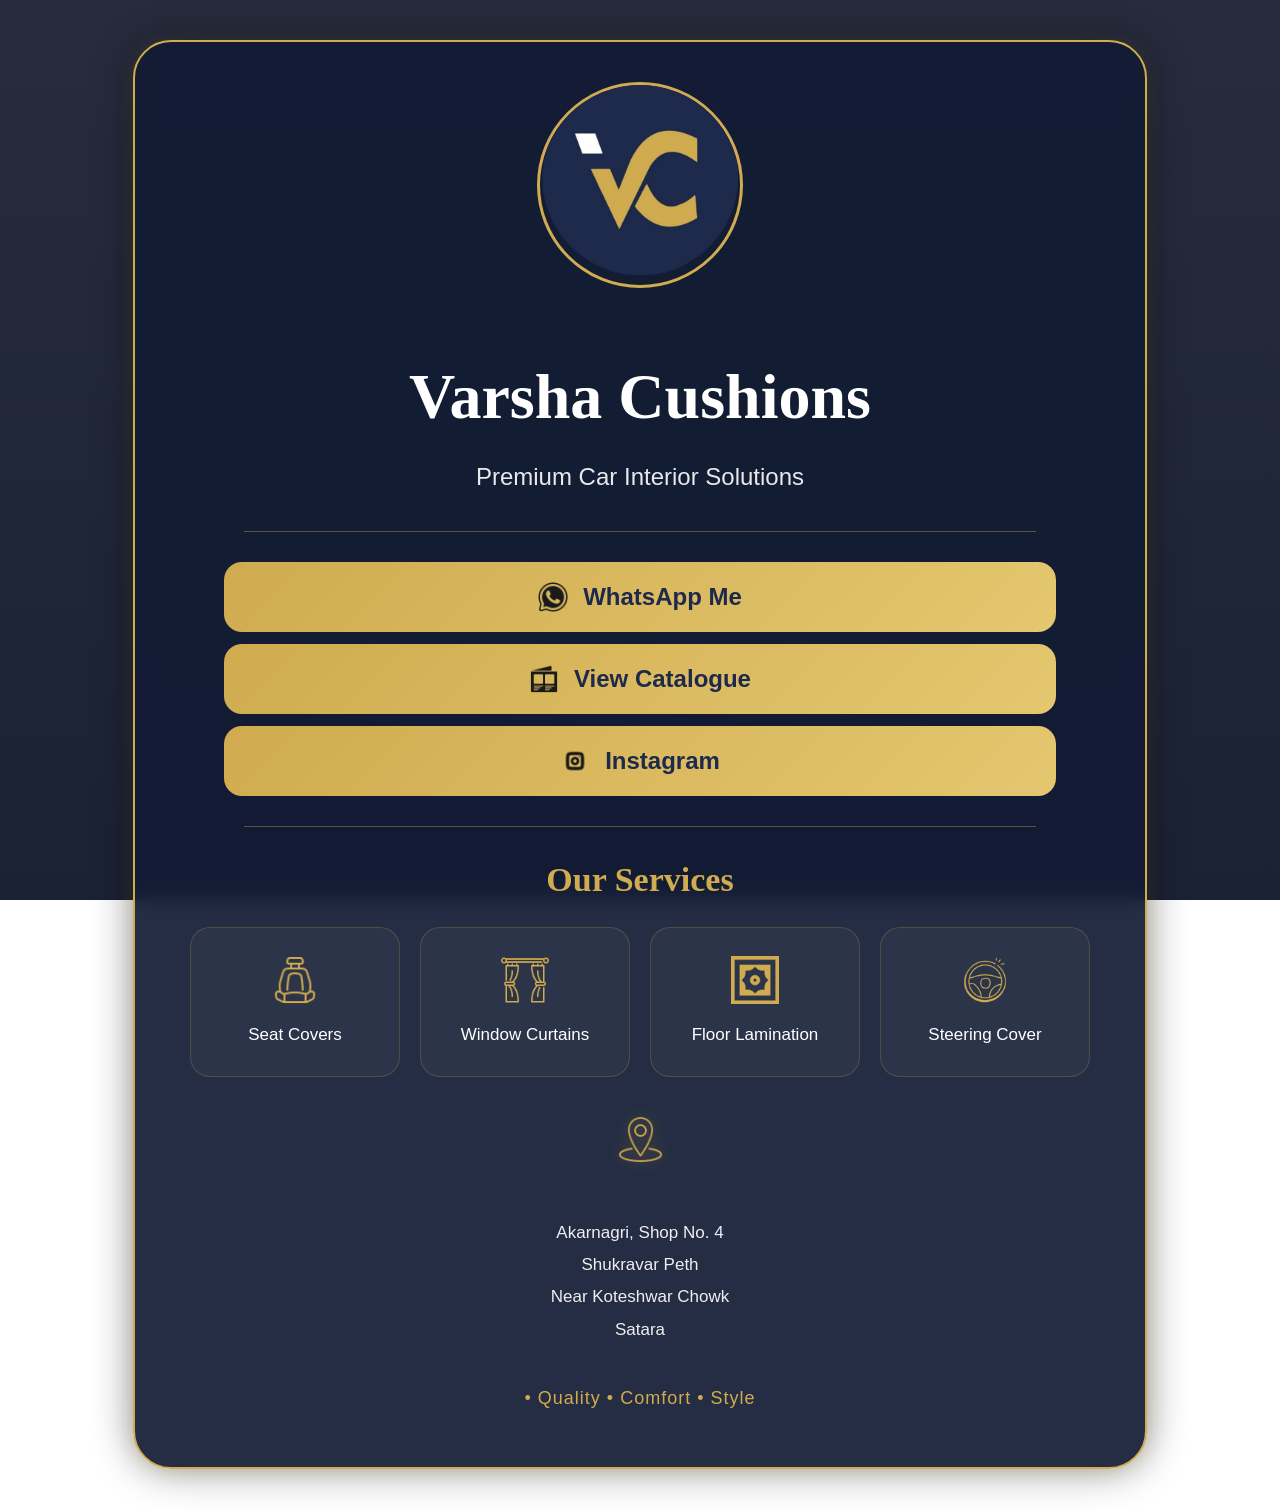
==== index.html @ e7f8340b "Converted Flask site to static website" ====
<!DOCTYPE html>
<html lang="en">
<head>
    <meta charset="UTF-8">
    <meta name="viewport" content="width=device-width, initial-scale=1.0">
    <title>Varsha Cushions</title>

    <link rel="stylesheet" href="style.css">
</head>

<body>

<div class="card">

    <img
        src="images/logo.png"
        class="profile"
    >

    <h1>Varsha Cushions</h1>

    <p class="subtitle">
        Premium Car Interior Solutions
    </p>

    <div class="divider"></div>

    <a class="btn"
       href="https://wa.me/919766222351?text=Hi%20I%20am%20your%20new%20customer"
       target="_blank"
       rel="noopener noreferrer">

        <img src="images/whatsapp.png">

        WhatsApp Me
        
    </a>

    <a class="btn"
       href="http://localhost:3000"
       target="_blank"
       rel="noopener noreferrer">

        <img src="images/catalogue.png">

        View Catalogue
    </a>


    <a class="btn"
       href="https://instagram.com/yourusername"
       target="_blank"
       rel="noopener noreferrer">

        <img src="images/instagram.png">

        Instagram
    </a>

    <div class="divider"></div>

    <div class="services">

        <h3>Our Services</h3>

        <div class="service-grid">

            <div class="service-box">

                <img src="images/seat.png">

                <p>Seat Covers</p>

            </div>

            <div class="service-box">

                <img src="images/curtain.png">

                <p>Window Curtains</p>

            </div>

            <div class="service-box">

                <img src="images/floor.png">

                <p>Floor Lamination</p>

            </div>

            <div class="service-box">

                <img src="images/steering.png">

                <p>Steering Cover</p>

            </div>

        </div>

    </div>

    <div class="address-section">


        <img
            src="images/location.png"
            class="address-icon"
        >

        <p class="address">

            Akarnagri, Shop No. 4<br>
            Shukravar Peth<br>
            Near Koteshwar Chowk<br>
            Satara

        </p>
    </div>

    <p class="footer">

        • Quality • Comfort • Style 

    </p>

</div>

</body>

</html>
---- style.css ----
body{

    margin: 0;
    padding: 40px 20px;

    font-family: 'Segoe UI', sans-serif;

    background:
    linear-gradient(
        rgba(8,15,35,0.88),
        rgba(8,15,35,0.92)
    ),

    url("../static/bg.jpeg");

    background-size: cover;
    background-position: center;
    background-repeat: no-repeat;
    background-attachment: fixed;

    display: flex;
    justify-content: center;
    align-items: center;

    min-height: 100vh;
}

.card{

    width: 900px;

    max-width: 95%;

    background: rgba(18,28,52,0.92);

    border: 2px solid #d0ab4f;

    border-radius: 38px;

    padding: 40px 55px;

    text-align: center;

    backdrop-filter: blur(10px);

    box-shadow:
        0 0 40px rgba(0,0,0,0.45),
        0 0 18px rgba(208,171,79,0.18);

    transition: 0.3s;
}

.profile{

    width: 200px;
    height: 200px;

    border-radius: 50%;

    border: 3px solid #d0ab4f;

    margin-bottom: 25px;

    object-fit: cover;
}

h1{

    color: white;

    font-size: clamp(42px, 5vw, 68px);

    margin-bottom: 12px;

    font-family: Georgia, serif;
}

.subtitle{

    color: white;

    font-size: clamp(18px, 2vw, 24px);

    line-height: 1.6;

    opacity: 0.9;

    margin-bottom: 35px;
}

.divider{

    width: 88%;

    height: 1px;

    background: rgba(208,171,79,0.4);

    margin: 30px auto;
}

.btn{

    display: flex;

    align-items: center;

    justify-content: center;

    gap: 15px;

    text-decoration: none;

    background: linear-gradient(
        135deg,
        #d0ab4f,
        #e4c76f
    );

    color: #1d2a4b;

    padding: 20px;

    border-radius: 18px;

    margin: 12px auto;

    width: 88%;

    font-size: 24px;

    font-weight: 600;

    transition: 0.3s;
}

.btn:hover{

    transform: translateY(-4px);

    box-shadow:
        0 8px 20px rgba(208,171,79,0.3);
}

.btn img{

    width: 30px;
    height: 30px;
}

.services{

    margin-top: 30px;
}

.services h3{

    color: #d0ab4f;

    font-size: 34px;

    margin-bottom: 28px;

    font-family: Georgia, serif;
}

.service-grid{

    display: grid;

    grid-template-columns: repeat(4,1fr);

    gap: 20px;
}

.service-box{

    border: 1px solid rgba(208,171,79,0.22);

    border-radius: 20px;

    padding: 28px 18px;

    background: rgba(255,255,255,0.03);

    transition: 0.3s;
}

.service-box:hover{

    transform: translateY(-5px);

    background: rgba(208,171,79,0.08);
}

.service-box img{

    width: 48px;

    margin-bottom: 14px;
}

.service-box p{

    color: white;

    margin: 0;

    font-size: 17px;

    line-height: 1.5;
}

.address{

    margin-top: 40px;

    color: white;

    line-height: 1.9;

    font-size: 17px;

    opacity: 0.92;
}

.footer{

    color: #d0ab4f;

    margin-top: 25px;

    font-size: 18px;

    letter-spacing: 1px;
}

@media(max-width:768px){

    body{

        padding: 20px 10px;
    }

    .card{

        width: 95%;

        padding: 35px 22px;
    }

    .profile{

        width: 130px;
        height: 130px;
    }

    h1{

        font-size: 42px;
    }

    .btn{

        width: 100%;

        font-size: 18px;

        padding: 16px;
    }

    .service-grid{

        grid-template-columns: 1fr;
    }

    .services h3{

        font-size: 28px;
    }
}

.address-section{

    margin-top: 40px;

    display: flex;

    flex-direction: column;

    align-items: center;

    justify-content: center;
}

.address-icon{

    width: 45px;

    margin-bottom: 15px;

    opacity: 0.95;

    filter: drop-shadow(0 0 8px rgba(208,171,79,0.45));
}
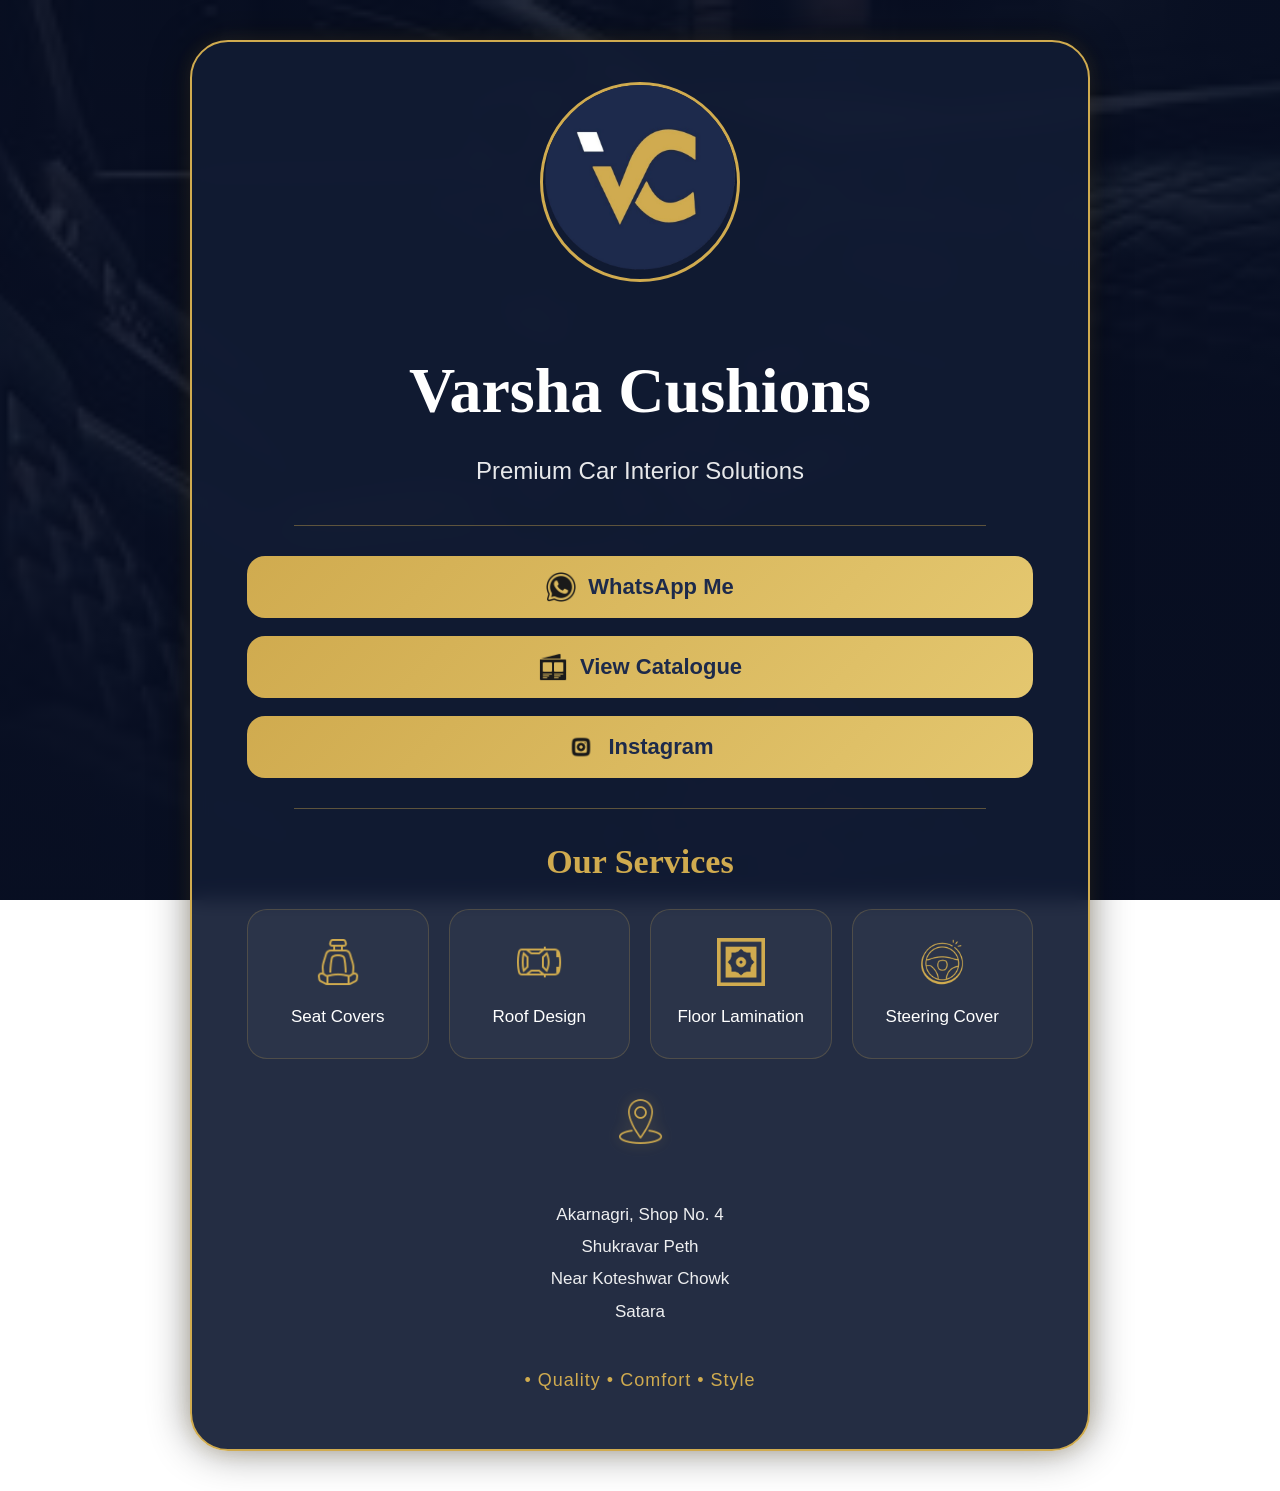
==== commit c9deaf77: "Updating inst link" ====
--- a/index.html
+++ b/index.html
@@ -37,7 +37,7 @@
     </a>
 
     <a class="btn"
-       href="http://localhost:3000"
+       href="https://car-catalogue.vercel.app/"
        target="_blank"
        rel="noopener noreferrer">
 
@@ -48,7 +48,7 @@
 
 
     <a class="btn"
-       href="https://instagram.com/yourusername"
+       href="https://www.instagram.com/varsha_cushion_satara?utm_source=qr&igsh=YzU3enB3dXMxbWNx"
        target="_blank"
        rel="noopener noreferrer">
 
@@ -75,9 +75,9 @@
 
             <div class="service-box">
 
-                <img src="images/curtain.png">
+                <img src="images/Roof design.png">
 
-                <p>Window Curtains</p>
+                <p>Roof Design</p>
 
             </div>
 
@@ -129,4 +129,4 @@
 
 </body>
 
-</html>+</html>
--- a/style.css
+++ b/style.css
@@ -1,3 +1,7 @@
+* {
+    box-sizing: border-box;
+}
+
 body{
 
     margin: 0;
@@ -11,7 +15,7 @@
         rgba(8,15,35,0.92)
     ),
 
-    url("../static/bg.jpeg");
+    url("../images/bg.jpeg");
 
     background-size: cover;
     background-position: center;
@@ -27,7 +31,7 @@
 
 .card{
 
-    width: 900px;
+    width: min(900px, 100%);
 
     max-width: 95%;
 
@@ -107,7 +111,7 @@
 
     justify-content: center;
 
-    gap: 15px;
+    gap: 12px;
 
     text-decoration: none;
 
@@ -119,15 +123,19 @@
 
     color: #1d2a4b;
 
-    padding: 20px;
+    padding: 16px 20px;
 
     border-radius: 18px;
 
-    margin: 12px auto;
-
-    width: 88%;
-
-    font-size: 24px;
+    margin: 18px auto;
+
+    width: 100%;
+
+    max-width: 100%;
+
+    box-sizing: border-box;
+
+    font-size: 22px;
 
     font-weight: 600;
 
@@ -266,7 +274,7 @@
 
         font-size: 18px;
 
-        padding: 16px;
+        padding: 15px 16px;
     }
 
     .service-grid{
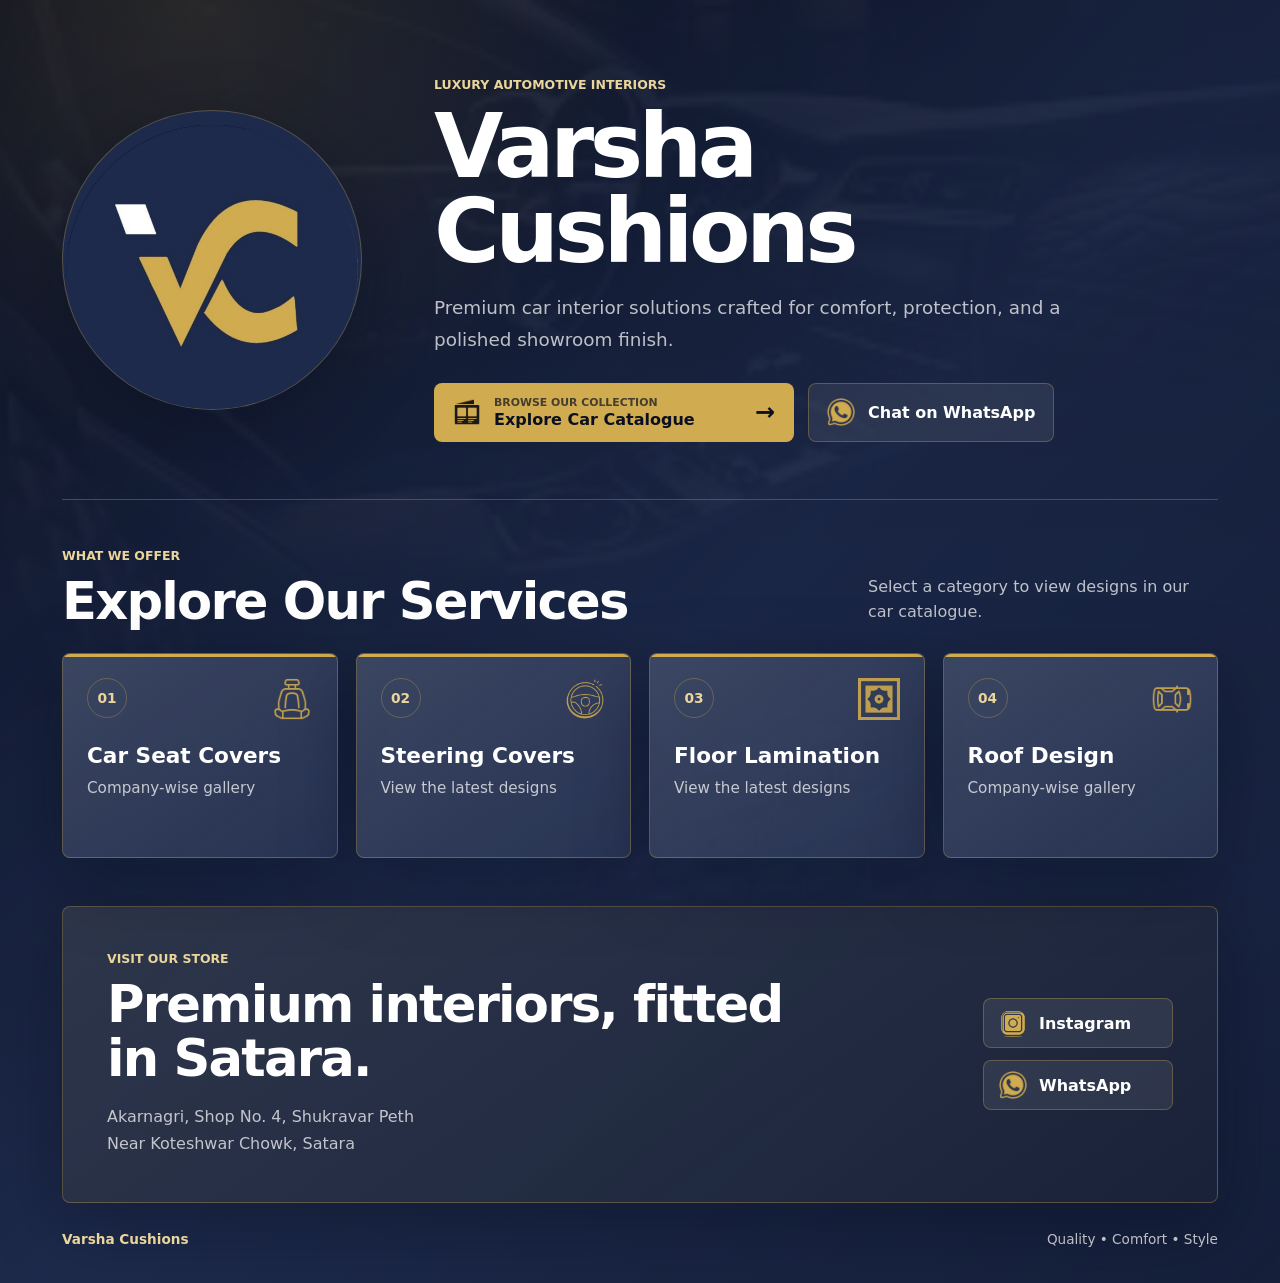
==== commit 50d6e9bf: "Updated styles to match the catalogue, with directing when clicked on service btns" ====
--- a/index.html
+++ b/index.html
@@ -3,130 +3,155 @@
 <head>
     <meta charset="UTF-8">
     <meta name="viewport" content="width=device-width, initial-scale=1.0">
-    <title>Varsha Cushions</title>
-
+    <meta name="description" content="Varsha Cushions - premium car interior accessories, seat covers, floor lamination, steering covers, and roof designs in Satara.">
+    <title>Varsha Cushions | Premium Car Interiors</title>
     <link rel="stylesheet" href="style.css">
 </head>
 
 <body>
+    <main class="page-shell">
+        <section class="hero">
+            <div class="brand-lockup">
+                <img
+                    src="images/logo.png"
+                    class="brand-logo"
+                    alt="Varsha Cushions logo"
+                >
 
-<div class="card">
+                <div class="hero-copy">
+                    <p class="eyebrow">Luxury automotive interiors</p>
+                    <h1>Varsha Cushions</h1>
+                    <p class="hero-description">
+                        Premium car interior solutions crafted for comfort,
+                        protection, and a polished showroom finish.
+                    </p>
 
-    <img
-        src="images/logo.png"
-        class="profile"
-    >
+                    <div class="hero-actions">
+                        <a
+                            class="action-button action-primary"
+                            href="https://car-catalogue.vercel.app/"
+                            target="_blank"
+                            rel="noopener noreferrer"
+                        >
+                            <img src="images/catalogue.png" alt="">
+                            <span>
+                                <small>Browse our collection</small>
+                                Explore Car Catalogue
+                            </span>
+                            <span class="arrow" aria-hidden="true">&rarr;</span>
+                        </a>
 
-    <h1>Varsha Cushions</h1>
+                        <a
+                            class="action-button action-secondary"
+                            href="https://wa.me/919766222351?text=Hi%20I%20am%20your%20new%20customer"
+                            target="_blank"
+                            rel="noopener noreferrer"
+                        >
+                            <img src="images/whatsapp.png" alt="">
+                            <span>Chat on WhatsApp</span>
+                        </a>
+                    </div>
+                </div>
+            </div>
+        </section>
 
-    <p class="subtitle">
-        Premium Car Interior Solutions
-    </p>
-
-    <div class="divider"></div>
-
-    <a class="btn"
-       href="https://wa.me/919766222351?text=Hi%20I%20am%20your%20new%20customer"
-       target="_blank"
-       rel="noopener noreferrer">
-
-        <img src="images/whatsapp.png">
-
-        WhatsApp Me
-        
-    </a>
-
-    <a class="btn"
-       href="https://car-catalogue.vercel.app/"
-       target="_blank"
-       rel="noopener noreferrer">
-
-        <img src="images/catalogue.png">
-
-        View Catalogue
-    </a>
-
-
-    <a class="btn"
-       href="https://www.instagram.com/varsha_cushion_satara?utm_source=qr&igsh=YzU3enB3dXMxbWNx"
-       target="_blank"
-       rel="noopener noreferrer">
-
-        <img src="images/instagram.png">
-
-        Instagram
-    </a>
-
-    <div class="divider"></div>
-
-    <div class="services">
-
-        <h3>Our Services</h3>
-
-        <div class="service-grid">
-
-            <div class="service-box">
-
-                <img src="images/seat.png">
-
-                <p>Seat Covers</p>
-
+        <section class="services" aria-labelledby="services-title">
+            <div class="section-heading">
+                <div>
+                    <p class="eyebrow">What we offer</p>
+                    <h2 id="services-title">Explore Our Services</h2>
+                </div>
+                <p>Select a category to view designs in our car catalogue.</p>
             </div>
 
-            <div class="service-box">
+            <div class="service-grid">
+                <a
+                    class="service-card"
+                    href="https://car-catalogue.vercel.app/seat-covers"
+                    target="_blank"
+                    rel="noopener noreferrer"
+                >
+                    <span class="service-number">01</span>
+                    <img src="images/seat.png" alt="">
+                    <h3>Car Seat Covers</h3>
+                    <p>Company-wise gallery</p>
+                </a>
 
-                <img src="images/Roof design.png">
+                <a
+                    class="service-card"
+                    href="https://car-catalogue.vercel.app/steering-covers"
+                    target="_blank"
+                    rel="noopener noreferrer"
+                >
+                    <span class="service-number">02</span>
+                    <img src="images/steering.png" alt="">
+                    <h3>Steering Covers</h3>
+                    <p>View the latest designs</p>
+                </a>
 
-                <p>Roof Design</p>
+                <a
+                    class="service-card"
+                    href="https://car-catalogue.vercel.app/floor-lamination"
+                    target="_blank"
+                    rel="noopener noreferrer"
+                >
+                    <span class="service-number">03</span>
+                    <img src="images/floor.png" alt="">
+                    <h3>Floor Lamination</h3>
+                    <p>View the latest designs</p>
+                </a>
 
+                <a
+                    class="service-card"
+                    href="https://car-catalogue.vercel.app/roof-design"
+                    target="_blank"
+                    rel="noopener noreferrer"
+                >
+                    <span class="service-number">04</span>
+                    <img src="images/Roof design.png" alt="">
+                    <h3>Roof Design</h3>
+                    <p>Company-wise gallery</p>
+                </a>
+            </div>
+        </section>
+
+        <section class="contact-panel" aria-labelledby="visit-title">
+            <div class="contact-copy">
+                <p class="eyebrow">Visit our store</p>
+                <h2 id="visit-title">Premium interiors, fitted in Satara.</h2>
+                <p>
+                    Akarnagri, Shop No. 4, Shukravar Peth<br>
+                    Near Koteshwar Chowk, Satara
+                </p>
             </div>
 
-            <div class="service-box">
+            <div class="contact-actions">
+                <a
+                    class="contact-link"
+                    href="https://www.instagram.com/varsha_cushion_satara?utm_source=qr&igsh=YzU3enB3dXMxbWNx"
+                    target="_blank"
+                    rel="noopener noreferrer"
+                >
+                    <img src="images/instagram.png" alt="">
+                    Instagram
+                </a>
 
-                <img src="images/floor.png">
+                <a
+                    class="contact-link"
+                    href="https://wa.me/919766222351?text=Hi%20I%20am%20your%20new%20customer"
+                    target="_blank"
+                    rel="noopener noreferrer"
+                >
+                    <img src="images/whatsapp.png" alt="">
+                    WhatsApp
+                </a>
+            </div>
+        </section>
 
-                <p>Floor Lamination</p>
-
-            </div>
-
-            <div class="service-box">
-
-                <img src="images/steering.png">
-
-                <p>Steering Cover</p>
-
-            </div>
-
-        </div>
-
-    </div>
-
-    <div class="address-section">
-
-
-        <img
-            src="images/location.png"
-            class="address-icon"
-        >
-
-        <p class="address">
-
-            Akarnagri, Shop No. 4<br>
-            Shukravar Peth<br>
-            Near Koteshwar Chowk<br>
-            Satara
-
-        </p>
-    </div>
-
-    <p class="footer">
-
-        • Quality • Comfort • Style 
-
-    </p>
-
-</div>
-
+        <footer>
+            <span>Varsha Cushions</span>
+            <span>Quality &bull; Comfort &bull; Style</span>
+        </footer>
+    </main>
 </body>
-
 </html>
--- a/style.css
+++ b/style.css
@@ -1,313 +1,416 @@
+:root {
+    --gold: #d0ab4f;
+    --gold-soft: #ead59a;
+    --white: #ffffff;
+    --navy: #1d2a4b;
+    --navy-deep: #10182f;
+    --navy-ink: #0b1020;
+    --surface: rgba(255, 255, 255, 0.08);
+    --surface-strong: rgba(255, 255, 255, 0.14);
+    --line: rgba(208, 171, 79, 0.32);
+    --muted: rgba(255, 255, 255, 0.72);
+    --shadow: 0 22px 70px rgba(4, 9, 24, 0.34);
+}
+
 * {
     box-sizing: border-box;
 }
 
-body{
-
+html {
+    scroll-behavior: smooth;
+}
+
+body {
+    min-height: 100vh;
     margin: 0;
-    padding: 40px 20px;
-
-    font-family: 'Segoe UI', sans-serif;
-
+    color: var(--white);
     background:
-    linear-gradient(
-        rgba(8,15,35,0.88),
-        rgba(8,15,35,0.92)
-    ),
-
-    url("../images/bg.jpeg");
-
-    background-size: cover;
-    background-position: center;
-    background-repeat: no-repeat;
-    background-attachment: fixed;
-
+        radial-gradient(circle at 15% 0%, rgba(208, 171, 79, 0.2), transparent 28rem),
+        linear-gradient(135deg, var(--navy-ink), var(--navy) 52%, #151f3a);
+    font-family: ui-sans-serif, system-ui, -apple-system, BlinkMacSystemFont, "Segoe UI", sans-serif;
+}
+
+body::before {
+    position: fixed;
+    z-index: -1;
+    inset: 0;
+    content: "";
+    background:
+        linear-gradient(rgba(11, 16, 32, 0.82), rgba(29, 42, 75, 0.9)),
+        url("images/bg.jpeg") center / cover no-repeat;
+    opacity: 0.28;
+}
+
+a {
+    color: inherit;
+    text-decoration: none;
+}
+
+a:focus-visible {
+    outline: 3px solid var(--gold-soft);
+    outline-offset: 4px;
+}
+
+.page-shell {
+    width: min(1220px, 100%);
+    min-height: 100vh;
+    margin: 0 auto;
+    padding: 32px;
+}
+
+.hero {
+    display: grid;
+    min-height: 52vh;
+    align-items: center;
+    padding: 30px 0 42px;
+    border-bottom: 1px solid var(--line);
+}
+
+.brand-lockup {
+    display: grid;
+    grid-template-columns: minmax(190px, 300px) minmax(0, 1fr);
+    gap: clamp(32px, 6vw, 72px);
+    align-items: center;
+}
+
+.brand-logo {
+    width: min(100%, 300px);
+    aspect-ratio: 1;
+    object-fit: cover;
+    object-position: center 21%;
+    border: 1px solid var(--line);
+    border-radius: 50%;
+    background: var(--navy);
+    box-shadow: var(--shadow);
+}
+
+.hero-copy {
+    max-width: 760px;
+}
+
+.eyebrow {
+    margin: 0 0 12px;
+    color: var(--gold-soft);
+    font-size: 0.78rem;
+    font-weight: 800;
+    text-transform: uppercase;
+}
+
+h1,
+h2,
+h3,
+p {
+    margin-top: 0;
+}
+
+h1 {
+    margin-bottom: 18px;
+    font-size: clamp(3rem, 7vw, 5.6rem);
+    font-weight: 900;
+    line-height: 0.95;
+    letter-spacing: -0.05em;
+}
+
+.hero-description {
+    max-width: 650px;
+    margin-bottom: 28px;
+    color: var(--muted);
+    font-size: clamp(1rem, 2vw, 1.15rem);
+    line-height: 1.7;
+}
+
+.hero-actions {
     display: flex;
+    flex-wrap: wrap;
+    gap: 14px;
+}
+
+.action-button {
+    display: inline-flex;
+    min-height: 58px;
+    align-items: center;
+    gap: 13px;
+    border: 1px solid var(--line);
+    border-radius: 8px;
+    padding: 12px 18px;
+    font-weight: 800;
+    transition: transform 0.2s, border-color 0.2s, background 0.2s;
+}
+
+.action-button:hover,
+.contact-link:hover {
+    transform: translateY(-3px);
+}
+
+.action-button img,
+.contact-link img {
+    width: 28px;
+    height: 28px;
+    object-fit: contain;
+}
+
+.action-primary {
+    min-width: min(100%, 360px);
+    color: var(--navy-ink);
+    border-color: rgba(208, 171, 79, 0.8);
+    background: var(--gold);
+}
+
+.action-primary:hover {
+    background: var(--gold-soft);
+}
+
+.action-primary span:not(.arrow) {
+    display: grid;
+    gap: 1px;
+}
+
+.action-primary small {
+    font-size: 0.68rem;
+    font-weight: 700;
+    opacity: 0.7;
+    text-transform: uppercase;
+}
+
+.arrow {
+    margin-left: auto;
+    font-size: 1.5rem;
+}
+
+.action-secondary {
+    background: var(--surface);
+}
+
+.action-secondary:hover,
+.contact-link:hover {
+    border-color: rgba(208, 171, 79, 0.7);
+    background: var(--surface-strong);
+}
+
+.services {
+    padding: 48px 0;
+}
+
+.section-heading {
+    display: flex;
+    justify-content: space-between;
+    gap: 28px;
+    align-items: end;
+    margin-bottom: 24px;
+}
+
+.section-heading h2,
+.contact-panel h2 {
+    margin-bottom: 0;
+    font-size: clamp(2rem, 4vw, 3.5rem);
+    font-weight: 900;
+    line-height: 1.05;
+    letter-spacing: -0.035em;
+}
+
+.section-heading > p {
+    max-width: 350px;
+    margin-bottom: 4px;
+    color: var(--muted);
+    line-height: 1.6;
+}
+
+.service-grid {
+    display: grid;
+    grid-template-columns: repeat(4, minmax(0, 1fr));
+    gap: 18px;
+}
+
+.service-card {
+    position: relative;
+    display: block;
+    min-height: 205px;
+    overflow: hidden;
+    border: 1px solid var(--line);
+    border-radius: 8px;
+    padding: 24px;
+    background:
+        linear-gradient(145deg, rgba(255, 255, 255, 0.14), rgba(255, 255, 255, 0.05)),
+        rgba(29, 42, 75, 0.78);
+    box-shadow: var(--shadow);
+    transition: transform 0.2s, border-color 0.2s, background 0.2s;
+}
+
+.service-card::before {
+    position: absolute;
+    inset: 0;
+    border-top: 3px solid var(--gold);
+    content: "";
+    pointer-events: none;
+}
+
+.service-card:hover {
+    transform: translateY(-4px);
+    border-color: rgba(208, 171, 79, 0.72);
+    background:
+        linear-gradient(145deg, rgba(208, 171, 79, 0.18), rgba(255, 255, 255, 0.07)),
+        rgba(29, 42, 75, 0.9);
+}
+
+.service-number {
+    display: inline-flex;
+    width: 40px;
+    height: 40px;
+    align-items: center;
     justify-content: center;
-    align-items: center;
-
-    min-height: 100vh;
-}
-
-.card{
-
-    width: min(900px, 100%);
-
-    max-width: 95%;
-
-    background: rgba(18,28,52,0.92);
-
-    border: 2px solid #d0ab4f;
-
-    border-radius: 38px;
-
-    padding: 40px 55px;
-
-    text-align: center;
-
-    backdrop-filter: blur(10px);
-
-    box-shadow:
-        0 0 40px rgba(0,0,0,0.45),
-        0 0 18px rgba(208,171,79,0.18);
-
-    transition: 0.3s;
-}
-
-.profile{
-
-    width: 200px;
-    height: 200px;
-
+    margin-bottom: 25px;
+    border: 1px solid var(--line);
     border-radius: 50%;
-
-    border: 3px solid #d0ab4f;
-
-    margin-bottom: 25px;
-
-    object-fit: cover;
-}
-
-h1{
-
-    color: white;
-
-    font-size: clamp(42px, 5vw, 68px);
-
-    margin-bottom: 12px;
-
-    font-family: Georgia, serif;
-}
-
-.subtitle{
-
-    color: white;
-
-    font-size: clamp(18px, 2vw, 24px);
-
-    line-height: 1.6;
-
+    color: var(--gold-soft);
+    font-size: 0.86rem;
+    font-weight: 800;
+}
+
+.service-card img {
+    position: absolute;
+    top: 24px;
+    right: 24px;
+    width: 42px;
+    height: 42px;
+    object-fit: contain;
     opacity: 0.9;
-
-    margin-bottom: 35px;
-}
-
-.divider{
-
-    width: 88%;
-
-    height: 1px;
-
-    background: rgba(208,171,79,0.4);
-
-    margin: 30px auto;
-}
-
-.btn{
-
+}
+
+.service-card h3 {
+    margin-bottom: 10px;
+    font-size: 1.35rem;
+    font-weight: 800;
+    line-height: 1.2;
+}
+
+.service-card p {
+    margin-bottom: 0;
+    color: var(--muted);
+    font-size: 0.95rem;
+}
+
+.contact-panel {
     display: flex;
-
-    align-items: center;
-
-    justify-content: center;
-
+    justify-content: space-between;
+    gap: 36px;
+    align-items: center;
+    border: 1px solid var(--line);
+    border-radius: 8px;
+    padding: clamp(24px, 5vw, 44px);
+    background:
+        linear-gradient(145deg, rgba(255, 255, 255, 0.12), rgba(255, 255, 255, 0.04)),
+        rgba(16, 24, 47, 0.8);
+    box-shadow: var(--shadow);
+}
+
+.contact-copy {
+    max-width: 700px;
+}
+
+.contact-copy > p:last-child {
+    margin: 18px 0 0;
+    color: var(--muted);
+    line-height: 1.7;
+}
+
+.contact-actions {
+    display: grid;
+    min-width: 190px;
     gap: 12px;
-
-    text-decoration: none;
-
-    background: linear-gradient(
-        135deg,
-        #d0ab4f,
-        #e4c76f
-    );
-
-    color: #1d2a4b;
-
-    padding: 16px 20px;
-
-    border-radius: 18px;
-
-    margin: 18px auto;
-
-    width: 100%;
-
-    max-width: 100%;
-
-    box-sizing: border-box;
-
-    font-size: 22px;
-
-    font-weight: 600;
-
-    transition: 0.3s;
-}
-
-.btn:hover{
-
-    transform: translateY(-4px);
-
-    box-shadow:
-        0 8px 20px rgba(208,171,79,0.3);
-}
-
-.btn img{
-
-    width: 30px;
-    height: 30px;
-}
-
-.services{
-
-    margin-top: 30px;
-}
-
-.services h3{
-
-    color: #d0ab4f;
-
-    font-size: 34px;
-
-    margin-bottom: 28px;
-
-    font-family: Georgia, serif;
-}
-
-.service-grid{
-
-    display: grid;
-
-    grid-template-columns: repeat(4,1fr);
-
+}
+
+.contact-link {
+    display: flex;
+    min-height: 50px;
+    align-items: center;
+    gap: 12px;
+    border: 1px solid var(--line);
+    border-radius: 8px;
+    padding: 10px 15px;
+    background: var(--surface);
+    font-weight: 800;
+    transition: transform 0.2s, border-color 0.2s, background 0.2s;
+}
+
+footer {
+    display: flex;
+    justify-content: space-between;
     gap: 20px;
-}
-
-.service-box{
-
-    border: 1px solid rgba(208,171,79,0.22);
-
-    border-radius: 20px;
-
-    padding: 28px 18px;
-
-    background: rgba(255,255,255,0.03);
-
-    transition: 0.3s;
-}
-
-.service-box:hover{
-
-    transform: translateY(-5px);
-
-    background: rgba(208,171,79,0.08);
-}
-
-.service-box img{
-
-    width: 48px;
-
-    margin-bottom: 14px;
-}
-
-.service-box p{
-
-    color: white;
-
-    margin: 0;
-
-    font-size: 17px;
-
-    line-height: 1.5;
-}
-
-.address{
-
-    margin-top: 40px;
-
-    color: white;
-
-    line-height: 1.9;
-
-    font-size: 17px;
-
-    opacity: 0.92;
-}
-
-.footer{
-
-    color: #d0ab4f;
-
-    margin-top: 25px;
-
-    font-size: 18px;
-
-    letter-spacing: 1px;
-}
-
-@media(max-width:768px){
-
-    body{
-
-        padding: 20px 10px;
-    }
-
-    .card{
-
-        width: 95%;
-
-        padding: 35px 22px;
-    }
-
-    .profile{
-
-        width: 130px;
-        height: 130px;
-    }
-
-    h1{
-
-        font-size: 42px;
-    }
-
-    .btn{
-
+    padding: 28px 0 4px;
+    color: var(--muted);
+    font-size: 0.85rem;
+}
+
+footer span:first-child {
+    color: var(--gold-soft);
+    font-weight: 800;
+}
+
+@media (max-width: 960px) {
+    .service-grid {
+        grid-template-columns: repeat(2, minmax(0, 1fr));
+    }
+}
+
+@media (max-width: 720px) {
+    .page-shell {
+        padding: 22px;
+    }
+
+    .hero {
+        min-height: auto;
+        padding: 8px 0 34px;
+    }
+
+    .brand-lockup {
+        grid-template-columns: 1fr;
+        gap: 24px;
+    }
+
+    .brand-logo {
+        justify-self: center;
+        width: min(47vw, 180px);
+    }
+
+    h1 {
+        font-size: clamp(2.8rem, 14vw, 4rem);
+    }
+
+    .action-button {
         width: 100%;
-
-        font-size: 18px;
-
-        padding: 15px 16px;
-    }
-
-    .service-grid{
-
+    }
+
+    .section-heading,
+    .contact-panel {
+        align-items: stretch;
+        flex-direction: column;
+    }
+
+    .section-heading > p {
+        max-width: none;
+    }
+
+    .service-grid {
         grid-template-columns: 1fr;
     }
 
-    .services h3{
-
-        font-size: 28px;
-    }
-}
-
-.address-section{
-
-    margin-top: 40px;
-
-    display: flex;
-
-    flex-direction: column;
-
-    align-items: center;
-
-    justify-content: center;
-}
-
-.address-icon{
-
-    width: 45px;
-
-    margin-bottom: 15px;
-
-    opacity: 0.95;
-
-    filter: drop-shadow(0 0 8px rgba(208,171,79,0.45));
-}+    .service-card {
+        min-height: 180px;
+    }
+
+    .contact-actions {
+        min-width: 0;
+    }
+
+    footer {
+        flex-direction: column;
+        gap: 8px;
+    }
+}
+
+@media (prefers-reduced-motion: reduce) {
+    * {
+        scroll-behavior: auto !important;
+        transition-duration: 0.01ms !important;
+    }
+}
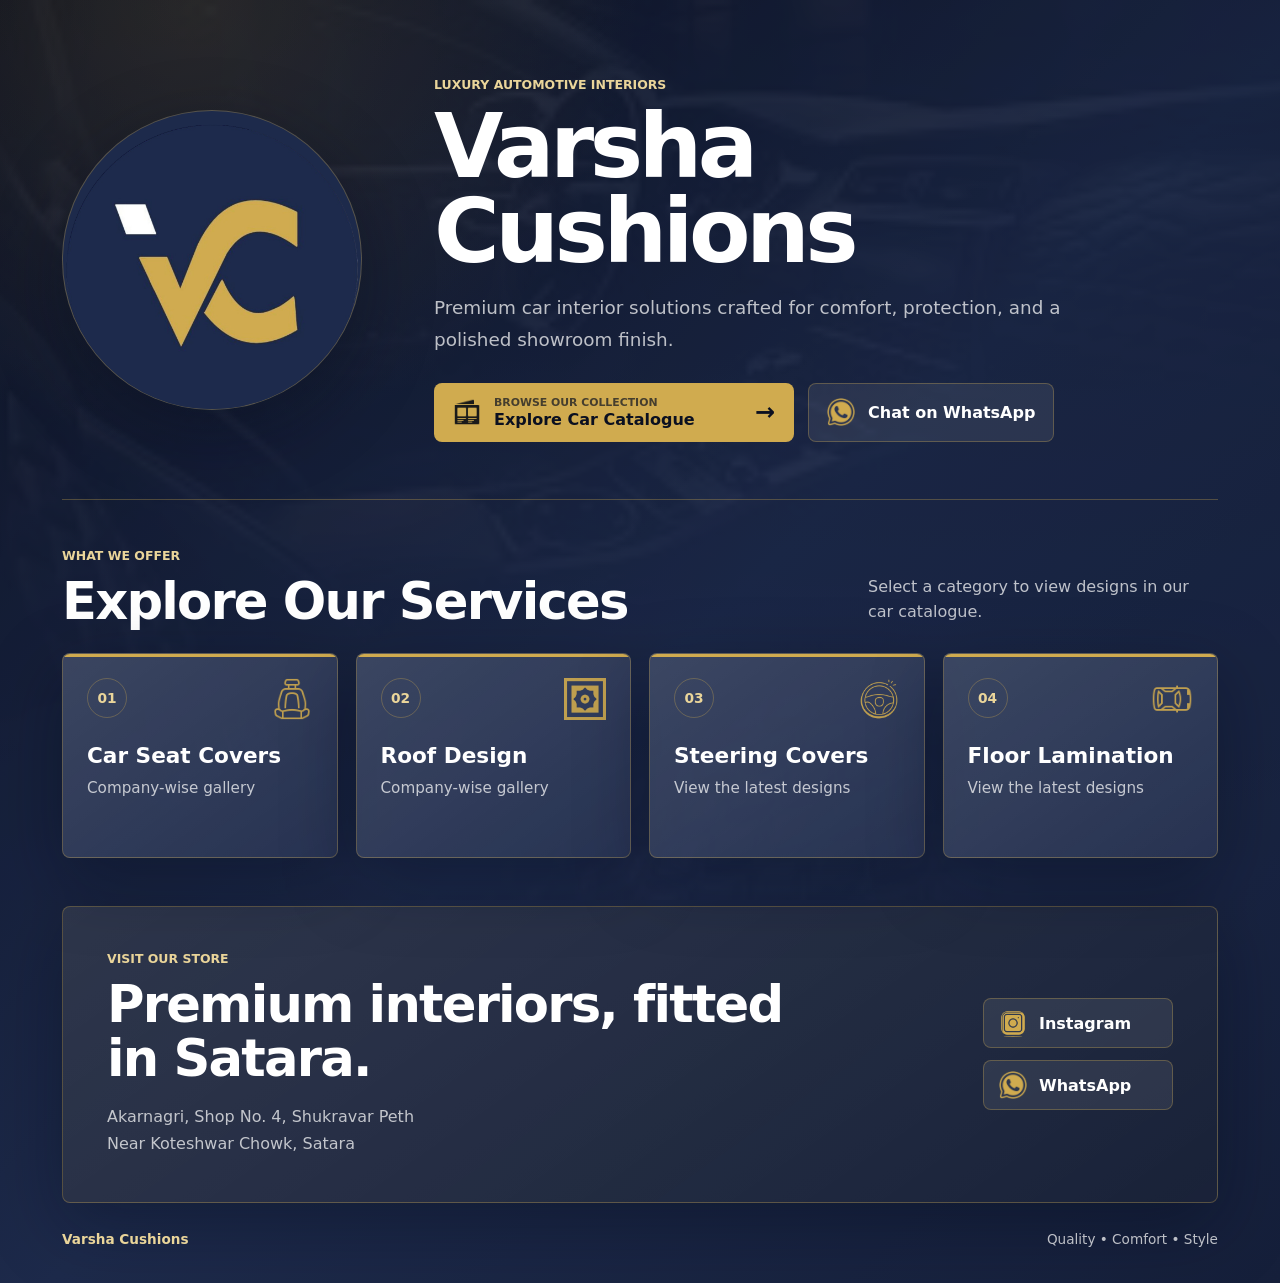
==== commit 2d77fa9e: "Roof design after Seat Cover" ====
--- a/index.html
+++ b/index.html
@@ -79,11 +79,23 @@
 
                 <a
                     class="service-card"
+                    href="https://car-catalogue.vercel.app/roof-design"
+                    target="_blank"
+                    rel="noopener noreferrer"
+                >
+                    <span class="service-number">02</span>
+                    <img src="images/Roof design.png" alt="">
+                    <h3>Roof Design</h3>
+                    <p>Company-wise gallery</p>
+                </a>
+
+                <a
+                    class="service-card"
                     href="https://car-catalogue.vercel.app/steering-covers"
                     target="_blank"
                     rel="noopener noreferrer"
                 >
-                    <span class="service-number">02</span>
+                    <span class="service-number">03</span>
                     <img src="images/steering.png" alt="">
                     <h3>Steering Covers</h3>
                     <p>View the latest designs</p>
@@ -95,22 +107,10 @@
                     target="_blank"
                     rel="noopener noreferrer"
                 >
-                    <span class="service-number">03</span>
+                    <span class="service-number">04</span>
                     <img src="images/floor.png" alt="">
                     <h3>Floor Lamination</h3>
                     <p>View the latest designs</p>
-                </a>
-
-                <a
-                    class="service-card"
-                    href="https://car-catalogue.vercel.app/roof-design"
-                    target="_blank"
-                    rel="noopener noreferrer"
-                >
-                    <span class="service-number">04</span>
-                    <img src="images/Roof design.png" alt="">
-                    <h3>Roof Design</h3>
-                    <p>Company-wise gallery</p>
                 </a>
             </div>
         </section>
@@ -119,10 +119,15 @@
             <div class="contact-copy">
                 <p class="eyebrow">Visit our store</p>
                 <h2 id="visit-title">Premium interiors, fitted in Satara.</h2>
-                <p>
+                <a
+                    class="map-address"
+                    href="https://maps.app.goo.gl/7yWCUqsGYJohUxJ96"
+                    target="_blank"
+                    rel="noopener noreferrer"
+                >
                     Akarnagri, Shop No. 4, Shukravar Peth<br>
                     Near Koteshwar Chowk, Satara
-                </p>
+                </a>
             </div>
 
             <div class="contact-actions">
--- a/style.css
+++ b/style.css
@@ -307,10 +307,17 @@
     max-width: 700px;
 }
 
-.contact-copy > p:last-child {
+.map-address {
+    display: inline-block;
     margin: 18px 0 0;
     color: var(--muted);
     line-height: 1.7;
+    text-decoration: none;
+    transition: color 0.2s;
+}
+
+.map-address:hover {
+    color: var(--gold);
 }
 
 .contact-actions {
